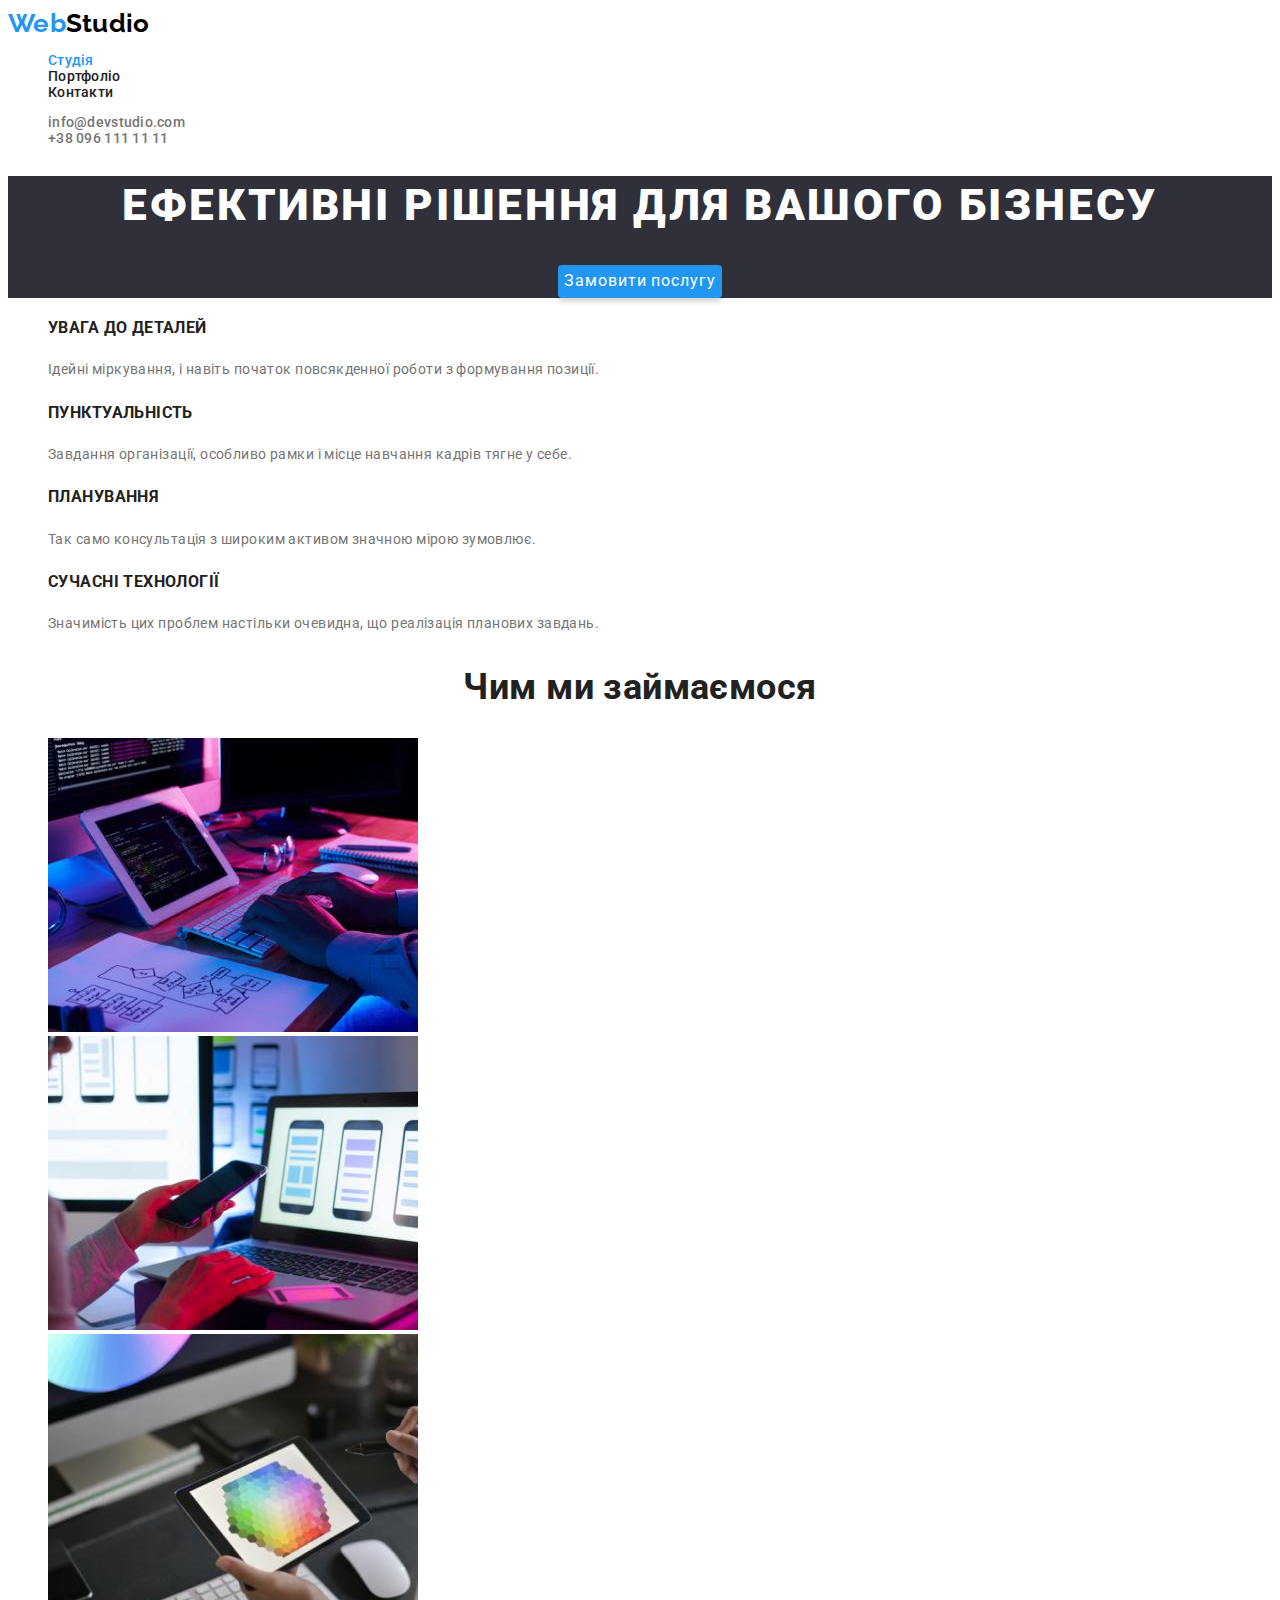
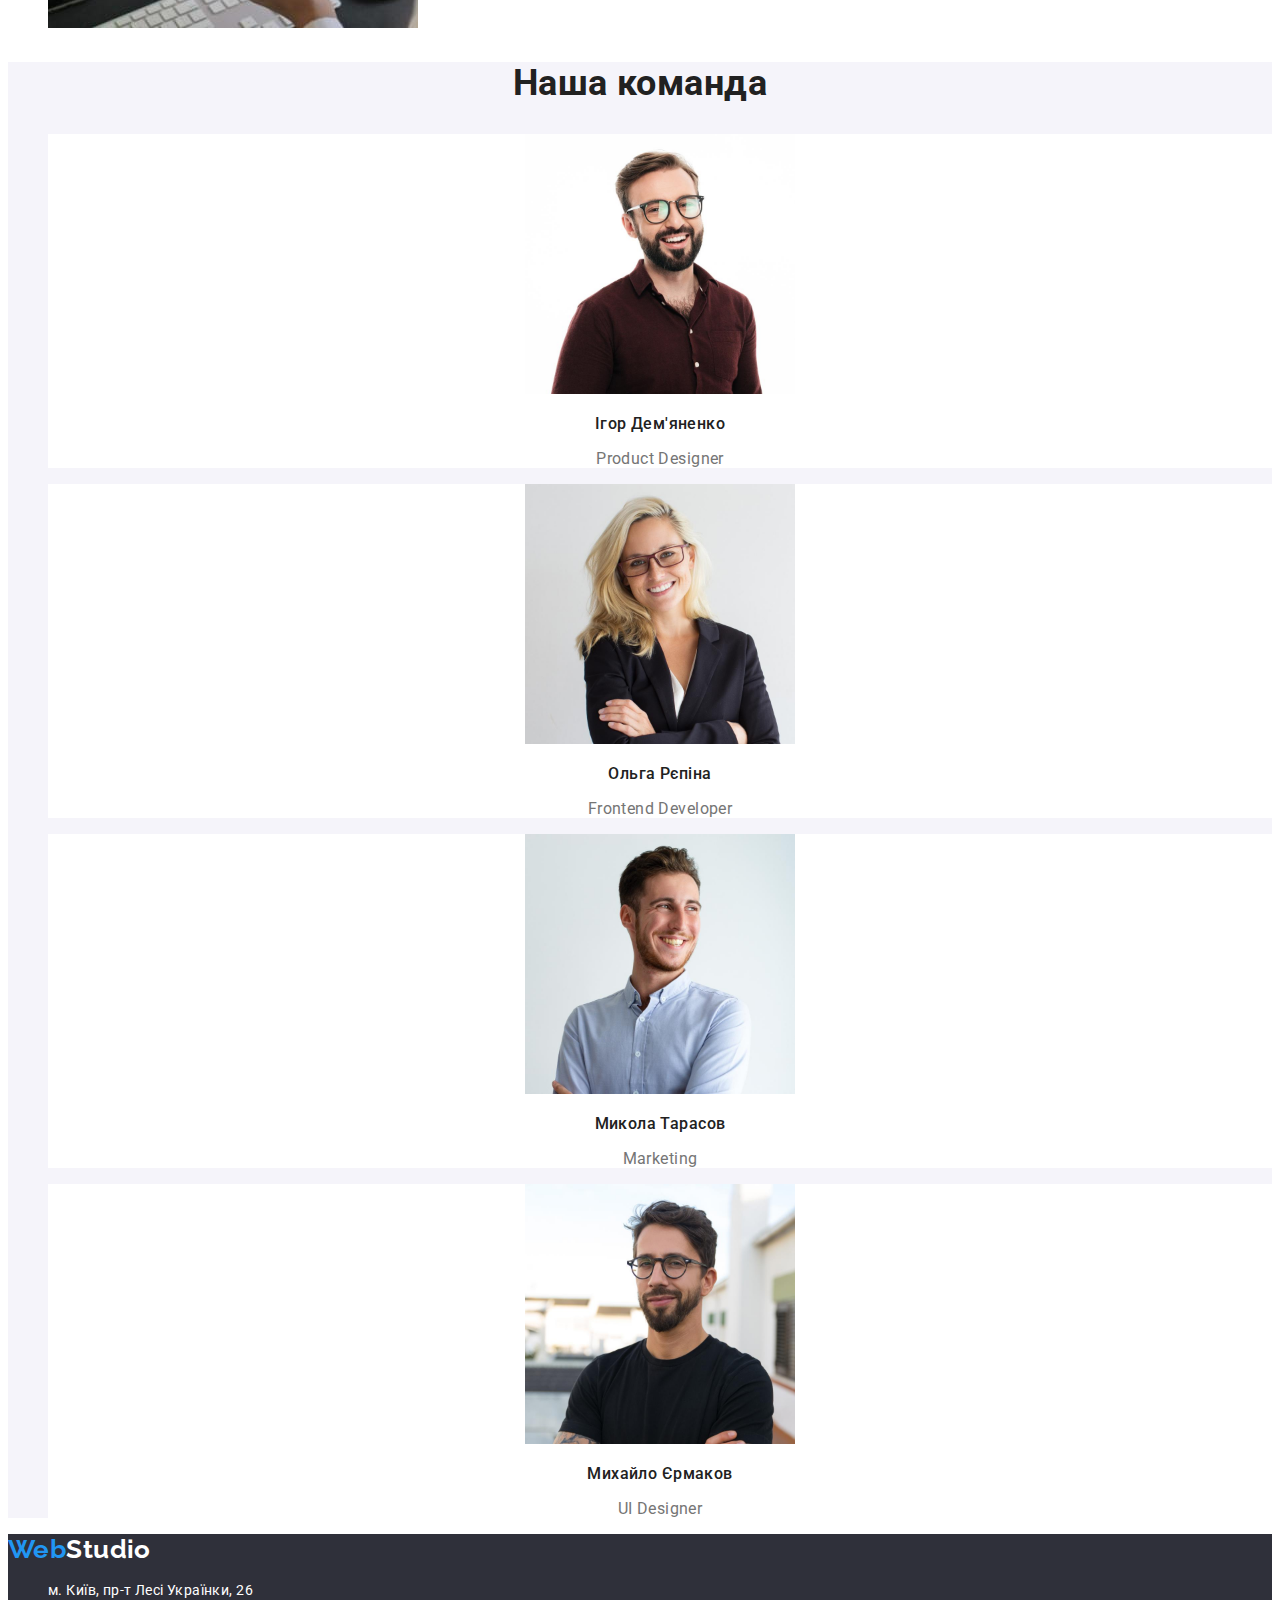
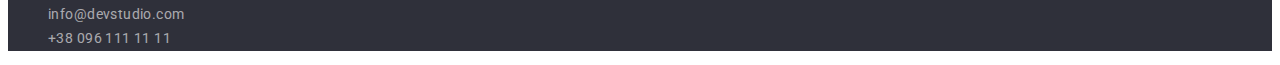
==== index.html @ 70ae62ed "1 start" ====
<!DOCTYPE html>
<html lang="uk">
  <head>
    <meta charset="UTF-8" />
    <meta http-equiv="X-UA-Compatible" content="IE=edge" />
    <meta name="viewport" content="width=device-width, initial-scale=1.0" />
    <title>Студія</title>
    <link rel="preconnect" href="https://fonts.googleapis.com" />
    <link rel="preconnect" href="https://fonts.gstatic.com" crossorigin />
    <link
      href="https://fonts.googleapis.com/css2?family=Montserrat:wght@400;700&family=Raleway:wght@700&family=Roboto:wght@400;500;700;900&display=swap"
      rel="stylesheet"
    />
    <link rel="stylesheet" href="./css/styles.css" />
  </head>
  <body>
    <header class="page-header">
      <nav>
        <a class="logo" href="devstudio.com"
          >Web<span class="logo-header">Studio</span></a
        >
        <ul class="site-nav list">
          <li><a href="./index.html" class="link current">Студія</a></li>
          <li><a href="./portfolio.html" class="link">Портфоліо</a></li>
          <li><a href="" class="link">Контакти</a></li>
        </ul>
      </nav>
      <ul class="contact">
        <li>
          <a href="info@devstudio.com" class="link">info@devstudio.com</a>
        </li>
        <li><a href="+380961111111" class="link">+38 096 111 11 11</a></li>
      </ul>
    </header>
    <main>
      <section class="hero">
        <h1 class="hero-text">Ефективні рішення для вашого бізнесу</h1>
        <button type="button" class="hero-button">Замовити послугу</button>
      </section>
      <section class="section">
        <ul class="feature-list">
          <li>
            <h3 class="title">УВАГА ДО ДЕТАЛЕЙ</h3>
            <p>
              Ідейні міркування, і навіть початок повсякденної роботи з
              формування позиції.
            </p>
          </li>
          <li>
            <h3 class="title">ПУНКТУАЛЬНІСТЬ</h3>
            <p>
              Завдання організації, особливо рамки і місце навчання кадрів тягне
              у себе.
            </p>
          </li>
          <li>
            <h3 class="title">ПЛАНУВАННЯ</h3>
            <p>
              Так само консультація з широким активом значною мірою зумовлює.
            </p>
          </li>
          <li>
            <h3 class="title">СУЧАСНІ ТЕХНОЛОГІЇ</h3>
            <p>
              Значимість цих проблем настільки очевидна, що реалізація планових
              завдань.
            </p>
          </li>
        </ul>
        <h2 class="section-title">Чим ми займаємося</h2>
        <ul>
          <li>
            <img
              src="./images/work-space1.jpg"
              alt="work-space"
              width="370"
              height="294"
            />
          </li>
          <li>
            <img
              src="./images/work-space2.jpg"
              alt="work-space"
              width="370"
              height="294"
            />
          </li>
          <li>
            <img
              src="./images/work-space3.jpg"
              alt="work-space"
              width="370"
              height="294"
            />
          </li>
        </ul>
      </section>
      <section class="section-team">
        <h2 class="section-title">Наша команда</h2>
        <ul class="team-list">
          <li class="item">
            <img
              src="./images/team1.jpg"
              alt="our-team"
              width="270"
              height="260"
            />
            <h3 class="title">Ігор Дем'яненко</h3>
            <p>Product Designer</p>
          </li>
          <li class="item">
            <img
              src="./images/team2.jpg"
              alt="our-team"
              width="270"
              height="260"
            />
            <h3 class="title">Ольга Рєпіна</h3>
            <p>Frontend Developer</p>
          </li>
          <li class="item">
            <img
              src="./images/team3.jpg"
              alt="our-team"
              width="270"
              height="260"
            />
            <h3 class="title">Микола Тарасов</h3>
            <p>Marketing</p>
          </li>
          <li class="item">
            <img
              src="./images/team4.jpg"
              alt="our-team"
              width="270"
              height="260"
            />
            <h3 class="title">Михайло Єрмаков</h3>
            <p>UI Designer</p>
          </li>
        </ul>
      </section>
    </main>
    <footer class="footer">
      <a class="logo" href="devstudio.com"
        >Web<span class="logo-footer">Studio</span></a
      >
      <address>
        <ul class="address-list">
          <li>
            <a
              href="https://goo.gl/maps/rNQfEwWJEV11JPKn7"
              class="address-map"
              target="_blank"
              rel="noopener noreferrer nofollow"
            >
              м. Київ, пр-т Лесі Українки, 26</a
            >
          </li>
          <li>
            <a href="info@devstudio.com" class="link">info@devstudio.com</a>
          </li>
          <li><a href="+380961111111" class="link">+38 096 111 11 11</a></li>
        </ul>
      </address>
    </footer>
  </body>
</html>
---- css/styles.css ----
:root {
  --primary-text-color: #757575;
  --title-text-color: #212121;
  --accent-text-color: #ffffff;
  --additional-text-color: #2196f3;
  --logo-text-color: #000000;
  --hero-fon-color: #2f303a;
  --additional-fon-color: #f5f4fa;
  --footer-text-color: rgba(255, 255, 255, 0.6);
  --hero-button-active: #188CE8;
}

body {
  font-family: "Roboto", sans-serif;
  font-size: 14px;
  line-height: 1.14;
  letter-spacing: 0.03em;
  background: var(--accent-text-color);
  color: var(--primary-text-color);
}

ul {
  list-style: none;
}

a {
  text-decoration: none;
}

/* header */
.page-header {
  letter-spacing: 0.02em;
  text-transform: none;
}

/* logo */
.logo {
  font-family: "Raleway";
  font-size: 26px;
  line-height: 1.19;
  color: var(--additional-text-color);
}
.logo-header {
  color: var(--logo-text-color);
}

/* site-nav */
.page-header {
  font-weight: 500;
  letter-spacing: 0.02em;
}

.site-nav .link {
  color: var(--title-text-color);
}

.site-nav .link:hover,
.site-nav .link:focus {
  color: var(--additional-text-color);
}

.site-nav .current {
  color: var(--additional-text-color);
}

/* contacts */
.contact .link {
  color: var(--primary-text-color);
}

.contact .link:hover,
.contact .link:focus {
  color: var(--additional-text-color);
}

/* main */
.hero {
  background-color: var(--hero-fon-color);
  text-align: center;
  text-transform: uppercase;
}

.hero-text {
  color: var(--accent-text-color);
  font-weight: 900;
  font-size: 44px;
  line-height: 1.36;
  letter-spacing: 0.06em;
}

.hero-button {
  font-family: inherit;
  font-size: 16px;
  line-height: 1.88;
  letter-spacing: 0.06em;
  color: var(--accent-text-color);
  background: var(--additional-text-color);
  box-shadow: 0px 4px 4px rgba(0, 0, 0, 0.15);
  border-radius: 4px;
  border: none;
  cursor: pointer;
}

.hero-button:hover,
.hero-button:focus {
    background-color: var(--hero-button-active);

}


/* features */
.feature-list {
  line-height: 1.71;
  text-transform: none;
}

h2,
h3 {
  color: var(--title-text-color);
}

.feature-list .title {
  font-weight: 700;
  text-transform: uppercase;
}

.section-title {
  font-weight: 700;
  font-size: 36px;
  line-height: 1.17;
  text-align: center;
}

/* team */
.section-team {
  background: var(--additional-fon-color);
  text-transform: none;
  font-size: 16px;
  line-height: 1.19;
}

.team-list .title {
  font-weight: 500;
  font-size: 16px;
}

.team-list .item {
  background: var(--accent-text-color);
  text-align: center;
}

/* footer */
.footer {
  background-color: var(--hero-fon-color);
  text-transform: none;
}

.logo-footer {
  color: var(--accent-text-color);
}
.logo,
.logo-footer {
  font-weight: 700;
  font-size: 26px;
  line-height: 1.19;
}

.address-list {
  font-style: normal;
  line-height: 1.71;
}

.footer .address-map {
  color: var(--accent-text-color);
}

.footer .address-map:hover,
.footer .address-map:focus {
    color: var(--additional-text-color);
}

.footer .link {
  color: var(--footer-text-color);
}

.footer .link:hover,
.footer .link:focus {
  color: var(--additional-text-color);
}

/* portfolio */
.visually-hidden {
  position: absolute;
  white-space: nowrap;
  width: 1px;
  height: 1px;
  overflow: hidden;
  border: 0;
  padding: 0;
  clip: rect(0 0 0 0);
  clip-path: inset(50%);
  margin: -1px;
}

.button-list .link {
  font-family: inherit;
  font-size: 16px;
  font-weight: 500;
  line-height: 1.63;
  letter-spacing: 0.06em;
  color: var(--title-text-color);
  border-radius: 4px;
  border: none;
  cursor: pointer;
}

.button-list .link:hover,
.button-list .link:focus {
  background: var(--additional-text-color);
  color: var(--accent-text-color);
  box-shadow: 0px 3px 1px rgba(0, 0, 0, 0.1), 0px 1px 2px rgba(0, 0, 0, 0.08),
    0px 2px 2px rgba(0, 0, 0, 0.12);
}

.portfolio .title {
  font-weight: 700;
  font-size: 18px;
  line-height: 2;
  letter-spacing: 0.06em;
}

.portfolio .text {
  font-size: 16px;
  line-height: 1.88;
}
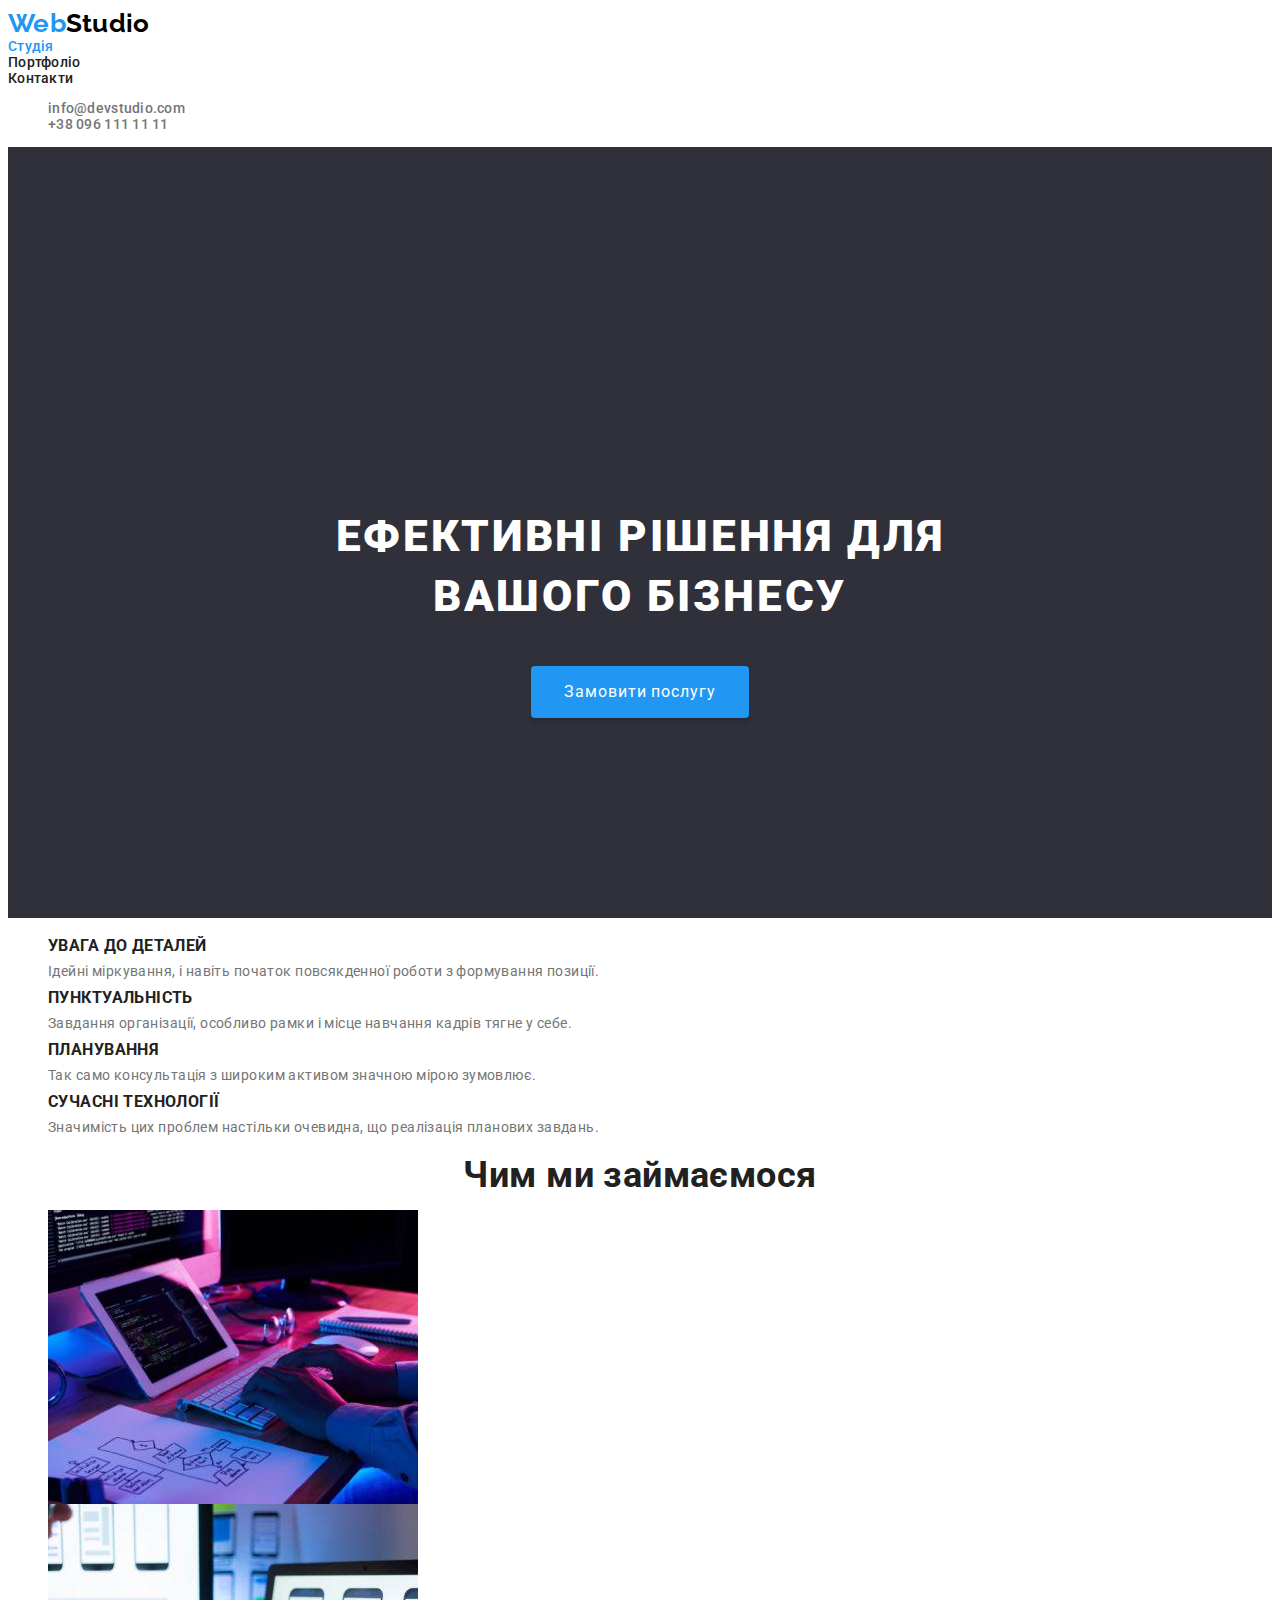
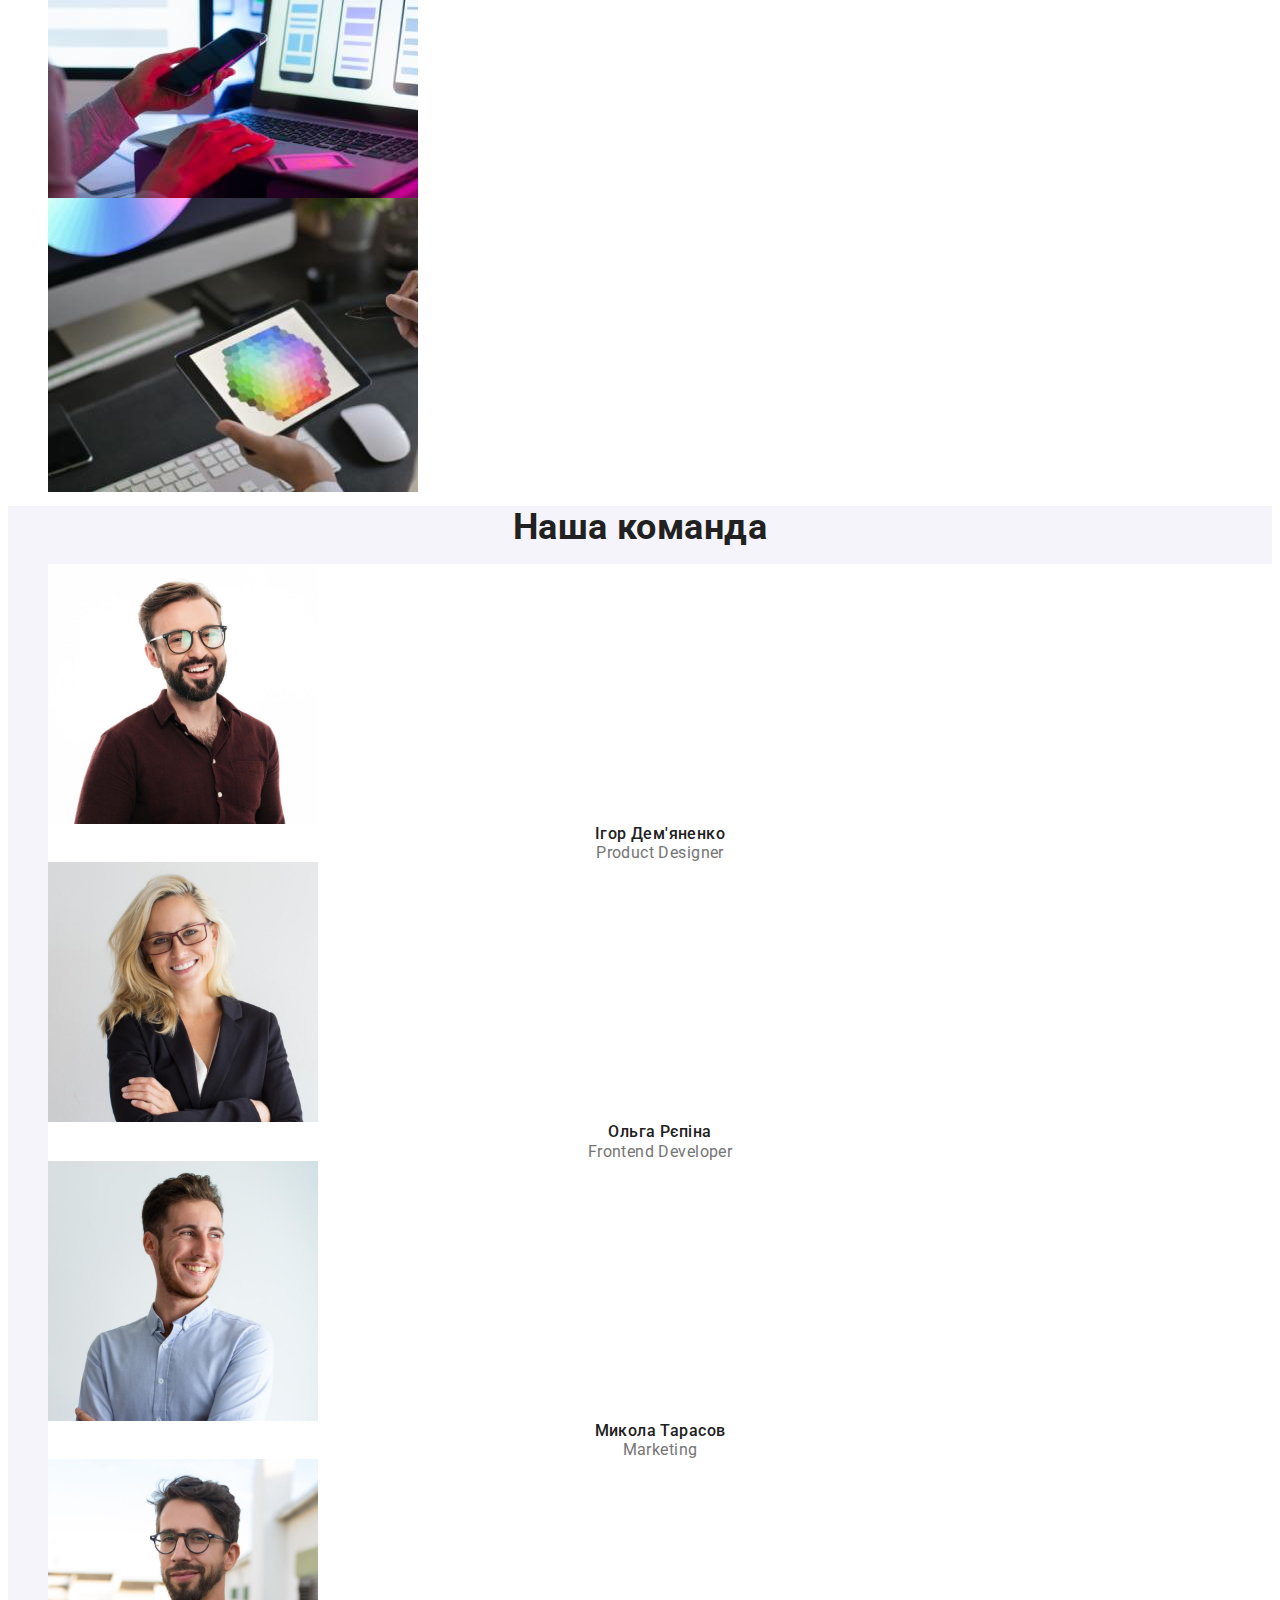
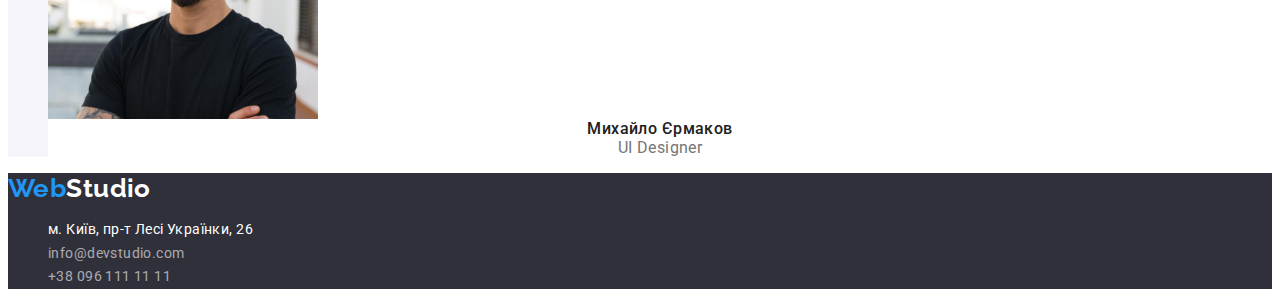
==== commit daff907a: "2 reset & section hero" ====
--- a/index.html
+++ b/index.html
@@ -11,11 +11,14 @@
       href="https://fonts.googleapis.com/css2?family=Montserrat:wght@400;700&family=Raleway:wght@700&family=Roboto:wght@400;500;700;900&display=swap"
       rel="stylesheet"
     />
+    <!-- modern normalize -->
+    <link rel="stylesheet" href="https://cdnjs.cloudflare.com/ajax/libs/modern-normalize/1.1.0/modern-normalize.min.css" integrity="sha512-wpPYUAdjBVSE4KJnH1VR1HeZfpl1ub8YT/NKx4PuQ5NmX2tKuGu6U/JRp5y+Y8XG2tV+wKQpNHVUX03MfMFn9Q==" crossorigin="anonymous" referrerpolicy="no-referrer" />
     <link rel="stylesheet" href="./css/styles.css" />
   </head>
   <body>
     <header class="page-header">
-      <nav>
+      <div class="container">
+        <nav>
         <a class="logo" href="devstudio.com"
           >Web<span class="logo-header">Studio</span></a
         >
@@ -31,118 +34,125 @@
         </li>
         <li><a href="+380961111111" class="link">+38 096 111 11 11</a></li>
       </ul>
+    </div>
     </header>
     <main>
       <section class="hero">
-        <h1 class="hero-text">Ефективні рішення для вашого бізнесу</h1>
+        <div class="container">
+          <h1 class="hero-text">Ефективні рішення для</br>вашого бізнесу</h1>
         <button type="button" class="hero-button">Замовити послугу</button>
       </section>
       <section class="section">
-        <ul class="feature-list">
-          <li>
-            <h3 class="title">УВАГА ДО ДЕТАЛЕЙ</h3>
-            <p>
-              Ідейні міркування, і навіть початок повсякденної роботи з
-              формування позиції.
-            </p>
-          </li>
-          <li>
-            <h3 class="title">ПУНКТУАЛЬНІСТЬ</h3>
-            <p>
-              Завдання організації, особливо рамки і місце навчання кадрів тягне
-              у себе.
-            </p>
-          </li>
-          <li>
-            <h3 class="title">ПЛАНУВАННЯ</h3>
-            <p>
-              Так само консультація з широким активом значною мірою зумовлює.
-            </p>
-          </li>
-          <li>
-            <h3 class="title">СУЧАСНІ ТЕХНОЛОГІЇ</h3>
-            <p>
-              Значимість цих проблем настільки очевидна, що реалізація планових
-              завдань.
-            </p>
-          </li>
-        </ul>
-        <h2 class="section-title">Чим ми займаємося</h2>
-        <ul>
-          <li>
-            <img
-              src="./images/work-space1.jpg"
-              alt="work-space"
-              width="370"
-              height="294"
-            />
-          </li>
-          <li>
-            <img
-              src="./images/work-space2.jpg"
-              alt="work-space"
-              width="370"
-              height="294"
-            />
-          </li>
-          <li>
-            <img
-              src="./images/work-space3.jpg"
-              alt="work-space"
-              width="370"
-              height="294"
-            />
-          </li>
-        </ul>
+        <div class="container">
+          <ul class="feature-list">
+            <li>
+              <h3 class="title">УВАГА ДО ДЕТАЛЕЙ</h3>
+              <p>
+                Ідейні міркування, і навіть початок повсякденної роботи з
+                формування позиції.
+              </p>
+            </li>
+            <li>
+              <h3 class="title">ПУНКТУАЛЬНІСТЬ</h3>
+              <p>
+                Завдання організації, особливо рамки і місце навчання кадрів тягне
+                у себе.
+              </p>
+            </li>
+            <li>
+              <h3 class="title">ПЛАНУВАННЯ</h3>
+              <p>
+                Так само консультація з широким активом значною мірою зумовлює.
+              </p>
+            </li>
+            <li>
+              <h3 class="title">СУЧАСНІ ТЕХНОЛОГІЇ</h3>
+              <p>
+                Значимість цих проблем настільки очевидна, що реалізація планових
+                завдань.
+              </p>
+            </li>
+          </ul>
+          <h2 class="section-title">Чим ми займаємося</h2>
+          <ul>
+            <li>
+              <img
+                src="./images/work-space1.jpg"
+                alt="work-space"
+                width="370"
+                height="294"
+              />
+            </li>
+            <li>
+              <img
+                src="./images/work-space2.jpg"
+                alt="work-space"
+                width="370"
+                height="294"
+              />
+            </li>
+            <li>
+              <img
+                src="./images/work-space3.jpg"
+                alt="work-space"
+                width="370"
+                height="294"
+              />
+            </li>
+          </ul>
+        </div> 
       </section>
       <section class="section-team">
-        <h2 class="section-title">Наша команда</h2>
-        <ul class="team-list">
-          <li class="item">
-            <img
-              src="./images/team1.jpg"
-              alt="our-team"
-              width="270"
-              height="260"
-            />
-            <h3 class="title">Ігор Дем'яненко</h3>
-            <p>Product Designer</p>
-          </li>
-          <li class="item">
-            <img
-              src="./images/team2.jpg"
-              alt="our-team"
-              width="270"
-              height="260"
-            />
-            <h3 class="title">Ольга Рєпіна</h3>
-            <p>Frontend Developer</p>
-          </li>
-          <li class="item">
-            <img
-              src="./images/team3.jpg"
-              alt="our-team"
-              width="270"
-              height="260"
-            />
-            <h3 class="title">Микола Тарасов</h3>
-            <p>Marketing</p>
-          </li>
-          <li class="item">
-            <img
-              src="./images/team4.jpg"
-              alt="our-team"
-              width="270"
-              height="260"
-            />
-            <h3 class="title">Михайло Єрмаков</h3>
-            <p>UI Designer</p>
-          </li>
-        </ul>
+        <div class="container">
+          <h2 class="section-title">Наша команда</h2>
+          <ul class="team-list">
+            <li class="item">
+              <img
+                src="./images/team1.jpg"
+                alt="our-team"
+                width="270"
+                height="260"
+              />
+              <h3 class="title">Ігор Дем'яненко</h3>
+              <p>Product Designer</p>
+            </li>
+            <li class="item">
+              <img
+                src="./images/team2.jpg"
+                alt="our-team"
+                width="270"
+                height="260"
+              />
+              <h3 class="title">Ольга Рєпіна</h3>
+              <p>Frontend Developer</p>
+            </li>
+            <li class="item">
+              <img
+                src="./images/team3.jpg"
+                alt="our-team"
+                width="270"
+                height="260"
+              />
+              <h3 class="title">Микола Тарасов</h3>
+              <p>Marketing</p>
+            </li>
+            <li class="item">
+              <img
+                src="./images/team4.jpg"
+                alt="our-team"
+                width="270"
+                height="260"
+              />
+              <h3 class="title">Михайло Єрмаков</h3>
+              <p>UI Designer</p>
+            </li>
+          </ul>
+        </div>
       </section>
     </main>
     <footer class="footer">
-      <a class="logo" href="devstudio.com"
+      <div class="container">
+        <a class="logo" href="devstudio.com"
         >Web<span class="logo-footer">Studio</span></a
       >
       <address>
@@ -163,6 +173,7 @@
           <li><a href="+380961111111" class="link">+38 096 111 11 11</a></li>
         </ul>
       </address>
+      </div>
     </footer>
   </body>
 </html>
--- a/css/styles.css
+++ b/css/styles.css
@@ -19,6 +19,26 @@
   color: var(--primary-text-color);
 }
 
+/* reset */
+h1, h2, h3, h4, h5, h6, p {
+  margin: 0;
+}
+
+.link {
+  text-decoration: none;
+  color: currentColor;
+}
+
+.list {
+  list-style: none;
+  padding: 0;
+  margin: 0;
+}
+
+img {
+  display: block;
+}
+
 ul {
   list-style: none;
 }
@@ -81,6 +101,8 @@
 }
 
 .hero-text {
+  padding-top: 360px;
+  margin-bottom: 40px;
   color: var(--accent-text-color);
   font-weight: 900;
   font-size: 44px;
@@ -89,6 +111,7 @@
 }
 
 .hero-button {
+  margin-bottom: 200px;
   font-family: inherit;
   font-size: 16px;
   line-height: 1.88;
@@ -97,7 +120,10 @@
   background: var(--additional-text-color);
   box-shadow: 0px 4px 4px rgba(0, 0, 0, 0.15);
   border-radius: 4px;
-  border: none;
+  padding: 10px 32px;
+  border: 1px solid transparent;
+  min-width: 152px;
+  min-height: 30px;
   cursor: pointer;
 }
 
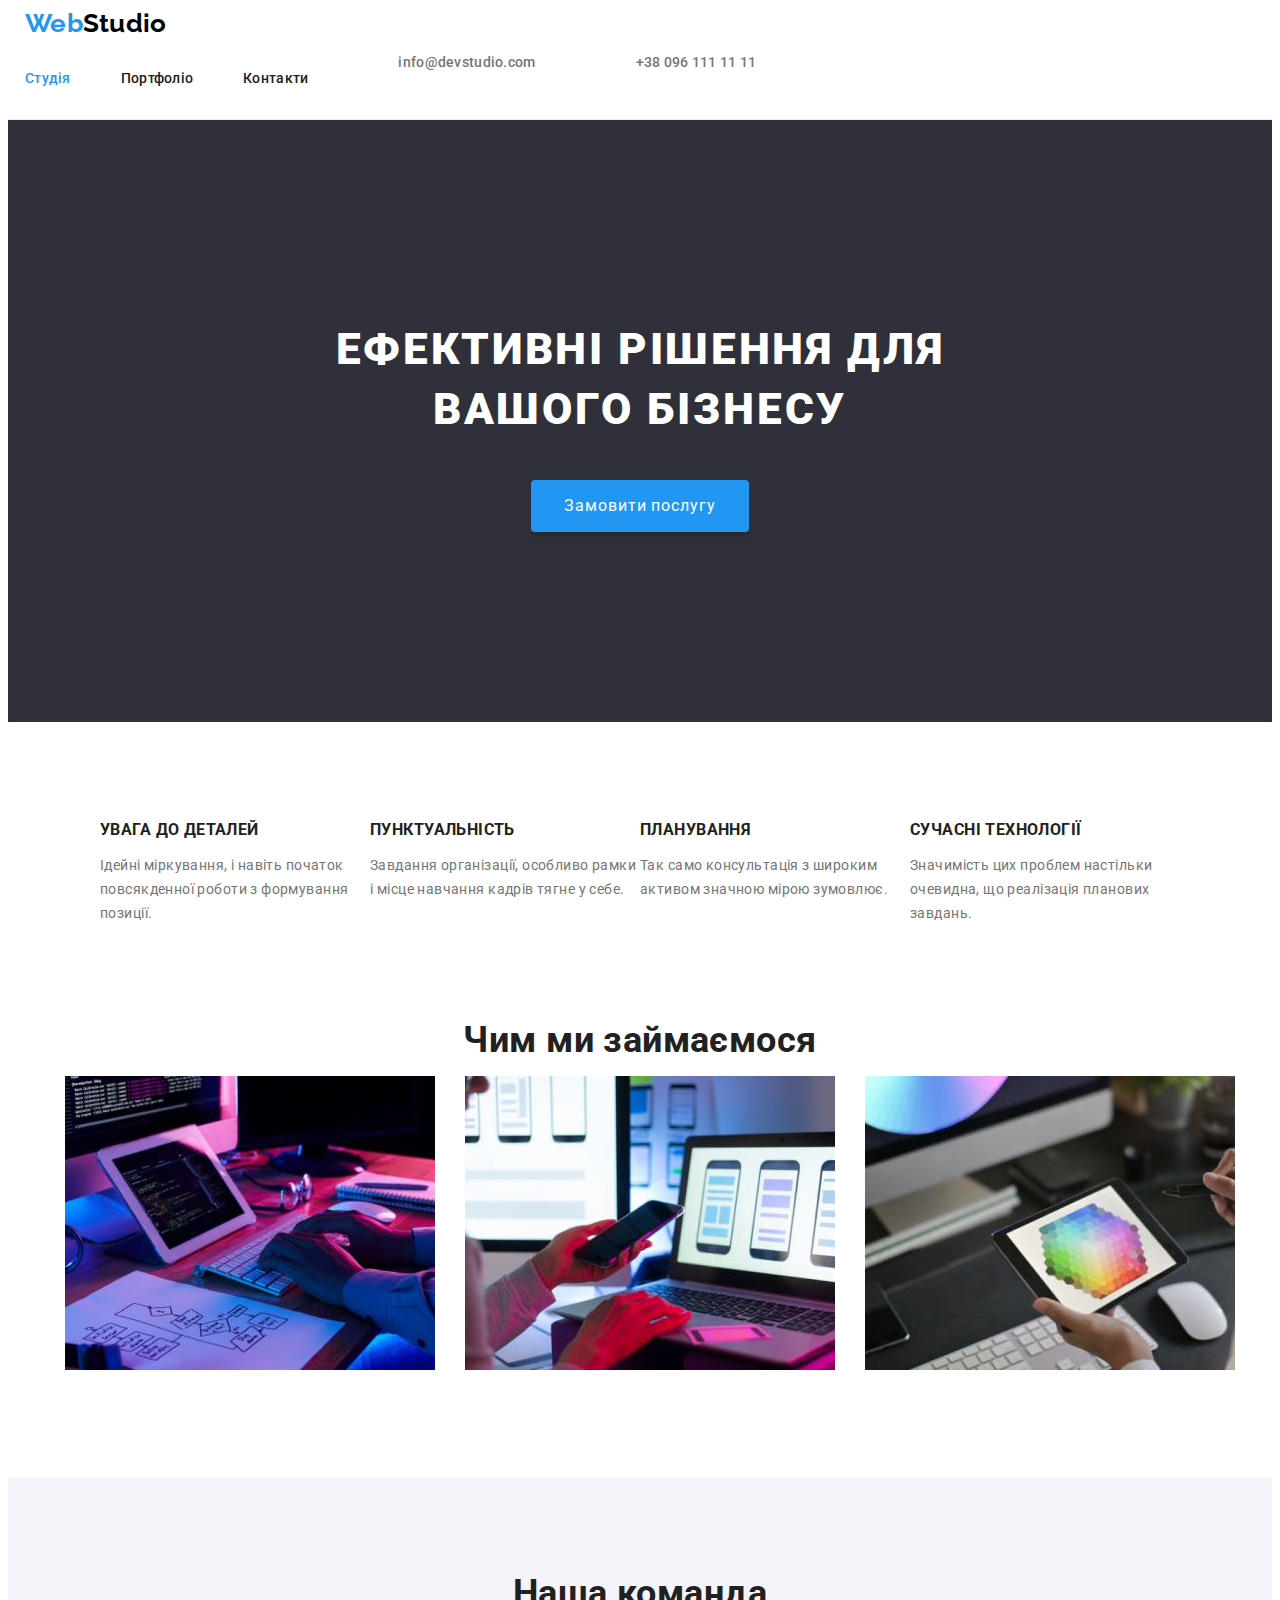
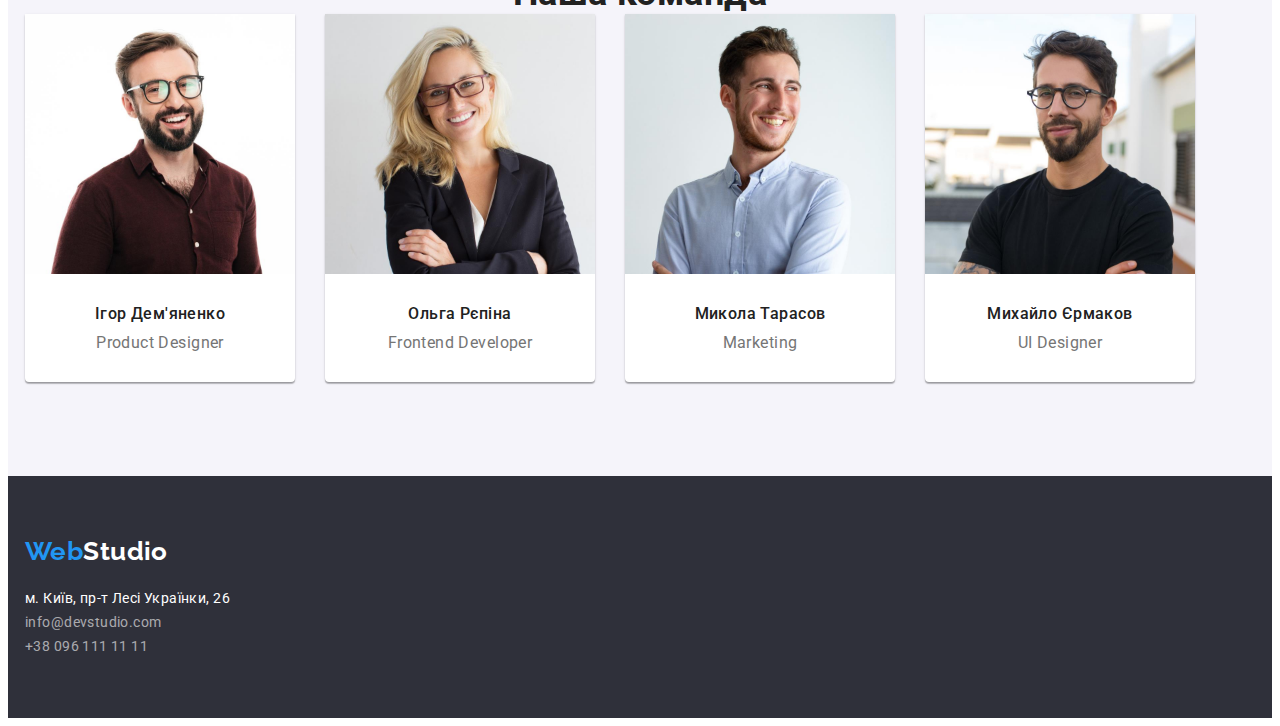
==== commit a8b7c1cf: "3 css DZ" ====
--- a/index.html
+++ b/index.html
@@ -12,69 +12,80 @@
       rel="stylesheet"
     />
     <!-- modern normalize -->
-    <link rel="stylesheet" href="https://cdnjs.cloudflare.com/ajax/libs/modern-normalize/1.1.0/modern-normalize.min.css" integrity="sha512-wpPYUAdjBVSE4KJnH1VR1HeZfpl1ub8YT/NKx4PuQ5NmX2tKuGu6U/JRp5y+Y8XG2tV+wKQpNHVUX03MfMFn9Q==" crossorigin="anonymous" referrerpolicy="no-referrer" />
+    <link
+      rel="stylesheet"
+      href="https://cdnjs.cloudflare.com/ajax/libs/modern-normalize/1.1.0/modern-normalize.min.css"
+      integrity="sha512-wpPYUAdjBVSE4KJnH1VR1HeZfpl1ub8YT/NKx4PuQ5NmX2tKuGu6U/JRp5y+Y8XG2tV+wKQpNHVUX03MfMFn9Q=="
+      crossorigin="anonymous"
+      referrerpolicy="no-referrer"
+    />
     <link rel="stylesheet" href="./css/styles.css" />
   </head>
   <body>
     <header class="page-header">
-      <div class="container">
-        <nav>
-        <a class="logo" href="devstudio.com"
-          >Web<span class="logo-header">Studio</span></a
-        >
-        <ul class="site-nav list">
-          <li><a href="./index.html" class="link current">Студія</a></li>
-          <li><a href="./portfolio.html" class="link">Портфоліо</a></li>
-          <li><a href="" class="link">Контакти</a></li>
+      <div class="container header-container">
+        <nav class="header-nav">
+          <a class="logo" href="devstudio.com"
+            >Web<span class="logo-header">Studio</span></a
+          >
+          <ul class="site-nav list">
+            <li class="header-item">
+              <a href="./index.html" class="link current">Студія</a>
+            </li>
+            <li class="header-item">
+              <a href="./portfolio.html" class="link">Портфоліо</a>
+            </li>
+            <li class="header-item"><a href="" class="link">Контакти</a></li>
+          </ul>
+        </nav>
+        <ul class="contact">
+          <li>
+            <a href="info@devstudio.com" class="link">info@devstudio.com</a>
+          </li>
+          <li><a href="+380961111111" class="link">+38 096 111 11 11</a></li>
         </ul>
-      </nav>
-      <ul class="contact">
-        <li>
-          <a href="info@devstudio.com" class="link">info@devstudio.com</a>
-        </li>
-        <li><a href="+380961111111" class="link">+38 096 111 11 11</a></li>
-      </ul>
-    </div>
+      </div>
     </header>
     <main>
-      <section class="hero">
+      <section class="section hero">
         <div class="container">
-          <h1 class="hero-text">Ефективні рішення для</br>вашого бізнесу</h1>
-        <button type="button" class="hero-button">Замовити послугу</button>
+          <h1 class="hero-text">Ефективні рішення для<br />вашого бізнесу</h1>
+          <button type="button" class="hero-button">Замовити послугу</button>
+        </div>
       </section>
       <section class="section">
-        <div class="container">
-          <ul class="feature-list">
-            <li>
+        <div class="container feature-container">
+          <ul class="feature-list list">
+            <li class="feature-item">
               <h3 class="title">УВАГА ДО ДЕТАЛЕЙ</h3>
               <p>
                 Ідейні міркування, і навіть початок повсякденної роботи з
                 формування позиції.
               </p>
             </li>
-            <li>
+            <li class="feature-item">
               <h3 class="title">ПУНКТУАЛЬНІСТЬ</h3>
               <p>
-                Завдання організації, особливо рамки і місце навчання кадрів тягне
-                у себе.
+                Завдання організації, особливо рамки і місце навчання кадрів
+                тягне у себе.
               </p>
             </li>
-            <li>
+            <li class="feature-item">
               <h3 class="title">ПЛАНУВАННЯ</h3>
               <p>
                 Так само консультація з широким активом значною мірою зумовлює.
               </p>
             </li>
-            <li>
+            <li class="feature-item">
               <h3 class="title">СУЧАСНІ ТЕХНОЛОГІЇ</h3>
               <p>
-                Значимість цих проблем настільки очевидна, що реалізація планових
-                завдань.
+                Значимість цих проблем настільки очевидна, що реалізація
+                планових завдань.
               </p>
             </li>
           </ul>
           <h2 class="section-title">Чим ми займаємося</h2>
-          <ul>
+          <ul class="feature-img">
             <li>
               <img
                 src="./images/work-space1.jpg"
@@ -100,9 +111,9 @@
               />
             </li>
           </ul>
-        </div> 
+        </div>
       </section>
-      <section class="section-team">
+      <section class="section section-team">
         <div class="container">
           <h2 class="section-title">Наша команда</h2>
           <ul class="team-list">
@@ -113,8 +124,10 @@
                 width="270"
                 height="260"
               />
-              <h3 class="title">Ігор Дем'яненко</h3>
-              <p>Product Designer</p>
+              <div class="user-info">
+                <h3 class="title">Ігор Дем'яненко</h3>
+                <p>Product Designer</p>
+              </div>
             </li>
             <li class="item">
               <img
@@ -123,8 +136,10 @@
                 width="270"
                 height="260"
               />
-              <h3 class="title">Ольга Рєпіна</h3>
-              <p>Frontend Developer</p>
+              <div class="user-info">
+                <h3 class="title">Ольга Рєпіна</h3>
+                <p>Frontend Developer</p>
+              </div>
             </li>
             <li class="item">
               <img
@@ -133,8 +148,10 @@
                 width="270"
                 height="260"
               />
-              <h3 class="title">Микола Тарасов</h3>
-              <p>Marketing</p>
+              <div class="user-info">
+                <h3 class="title">Микола Тарасов</h3>
+                <p>Marketing</p>
+              </div>
             </li>
             <li class="item">
               <img
@@ -143,36 +160,38 @@
                 width="270"
                 height="260"
               />
-              <h3 class="title">Михайло Єрмаков</h3>
-              <p>UI Designer</p>
+              <div class="user-info">
+                <h3 class="title">Михайло Єрмаков</h3>
+                <p>UI Designer</p>
+              </div>
             </li>
           </ul>
         </div>
       </section>
     </main>
     <footer class="footer">
-      <div class="container">
+      <div class="container footer-container">
         <a class="logo" href="devstudio.com"
-        >Web<span class="logo-footer">Studio</span></a
-      >
-      <address>
-        <ul class="address-list">
-          <li>
-            <a
-              href="https://goo.gl/maps/rNQfEwWJEV11JPKn7"
-              class="address-map"
-              target="_blank"
-              rel="noopener noreferrer nofollow"
-            >
-              м. Київ, пр-т Лесі Українки, 26</a
-            >
-          </li>
-          <li>
-            <a href="info@devstudio.com" class="link">info@devstudio.com</a>
-          </li>
-          <li><a href="+380961111111" class="link">+38 096 111 11 11</a></li>
-        </ul>
-      </address>
+          >Web<span class="logo-footer">Studio</span></a
+        >
+        <address>
+          <ul class="address-list">
+            <li>
+              <a
+                href="https://goo.gl/maps/rNQfEwWJEV11JPKn7"
+                class="address-map"
+                target="_blank"
+                rel="noopener noreferrer nofollow"
+              >
+                м. Київ, пр-т Лесі Українки, 26</a
+              >
+            </li>
+            <li>
+              <a href="info@devstudio.com" class="link">info@devstudio.com</a>
+            </li>
+            <li><a href="+380961111111" class="link">+38 096 111 11 11</a></li>
+          </ul>
+        </address>
       </div>
     </footer>
   </body>
--- a/css/styles.css
+++ b/css/styles.css
@@ -8,6 +8,8 @@
   --additional-fon-color: #f5f4fa;
   --footer-text-color: rgba(255, 255, 255, 0.6);
   --hero-button-active: #188CE8;
+  --border-header-color: #ECECEC;
+  --border-portfolio-color: #EEEEEE;
 }
 
 body {
@@ -37,7 +39,10 @@
 
 img {
   display: block;
-}
+  max-width: 100%;
+  height: auto;
+}
+
 
 ul {
   list-style: none;
@@ -45,12 +50,31 @@
 
 a {
   text-decoration: none;
+}
+
+.section {
+  padding-bottom: 94px;
+}
+
+.container {
+  width: 1230px;
+  padding-left: 15px;
+  padding-right: 15px;
+  margin-left: auto;
+  margin-right: auto;
+  /* outline: 2px solid red; */
 }
 
 /* header */
 .page-header {
   letter-spacing: 0.02em;
   text-transform: none;
+  border-bottom: 1px solid var(--border-header-color);
+}
+
+.header-container {
+  display: flex;
+  align-items: center;
 }
 
 /* logo */
@@ -64,14 +88,27 @@
   color: var(--logo-text-color);
 }
 
+.page-header .logo {
+  margin-right: 93px;
+}
+
 /* site-nav */
 .page-header {
   font-weight: 500;
   letter-spacing: 0.02em;
 }
 
+.site-nav {
+  display: flex;
+}
+
 .site-nav .link {
   color: var(--title-text-color);
+  margin-right: 50px;
+}
+
+..site-nav .link:last-child {
+  margin-right: 0;
 }
 
 .site-nav .link:hover,
@@ -82,27 +119,48 @@
 .site-nav .current {
   color: var(--additional-text-color);
 }
+.site-nav .link {
+  display: block;
+}
+
+
+
+.header-nav .link,
+.contact .link{
+  padding-top: 32px;
+  padding-bottom: 32px;
+}
 
 /* contacts */
+.contact {
+  display: flex;
+  align-items: center;
+  gap: 50px;
+}
+
+
 .contact .link {
   color: var(--primary-text-color);
+  margin-right: 50px;
 }
 
 .contact .link:hover,
 .contact .link:focus {
   color: var(--additional-text-color);
 }
+
 
 /* main */
 .hero {
   background-color: var(--hero-fon-color);
   text-align: center;
   text-transform: uppercase;
+  padding-bottom: 94xp solid var(--accent-text-color);
 }
 
 .hero-text {
-  padding-top: 360px;
-  margin-bottom: 40px;
+  padding-top: 200px;
+  padding-bottom: 40px;;
   color: var(--accent-text-color);
   font-weight: 900;
   font-size: 44px;
@@ -111,7 +169,7 @@
 }
 
 .hero-button {
-  margin-bottom: 200px;
+  margin-bottom: 190px;
   font-family: inherit;
   font-size: 16px;
   line-height: 1.88;
@@ -130,11 +188,17 @@
 .hero-button:hover,
 .hero-button:focus {
     background-color: var(--hero-button-active);
-
-}
-
+}
 
 /* features */
+.feature-list  {
+  display: flex;
+  align-items: flex-start;
+  justify-content: center;
+  padding-top: 94px;
+  padding-bottom: 94px;
+}
+
 .feature-list {
   line-height: 1.71;
   text-transform: none;
@@ -148,6 +212,11 @@
 .feature-list .title {
   font-weight: 700;
   text-transform: uppercase;
+  padding-bottom: 10px;
+}
+
+.feature-list .feature-item {
+  width: 270px;
 }
 
 .section-title {
@@ -156,6 +225,12 @@
   line-height: 1.17;
   text-align: center;
 }
+
+.feature-img {
+  display: flex;
+  gap: 30px;
+}
+
 
 /* team */
 .section-team {
@@ -165,14 +240,34 @@
   line-height: 1.19;
 }
 
+.section-team .section-title {
+  padding-top: 94px;
+} 
+
+.team-list  {
+  margin: 0;
+  padding-left: 0;
+  display: flex;
+  flex-wrap: wrap;
+  gap: 30px;
+}
+
 .team-list .title {
   font-weight: 500;
   font-size: 16px;
+  margin-bottom: 10px;
 }
 
 .team-list .item {
   background: var(--accent-text-color);
   text-align: center;
+  box-shadow: 0px 1px 3px rgba(0, 0, 0, 0.12), 0px 1px 1px rgba(0, 0, 0, 0.14), 0px 2px 1px rgba(0, 0, 0, 0.2);
+  border-radius: 0px 0px 4px 4px;
+}
+
+.team-list .user-info {
+padding-top: 30px;
+padding-bottom: 30px;
 }
 
 /* footer */
@@ -191,7 +286,17 @@
   line-height: 1.19;
 }
 
+.footer-container {
+  padding-top: 60px;
+  padding-bottom: 60px;
+}
+
+
 .address-list {
+  padding-left: 0;
+  margin-top: 0;
+  margin-bottom: 0px;
+  margin-top: 20px;
   font-style: normal;
   line-height: 1.71;
 }
@@ -228,6 +333,18 @@
   margin: -1px;
 }
 
+.button-list {
+  display: flex;
+  align-items: center;
+  gap: 8px;
+  padding-left: 0;
+  justify-content: center;
+}
+
+.button-list .button {
+  display: block;
+}
+
 .button-list .link {
   font-family: inherit;
   font-size: 16px;
@@ -248,6 +365,9 @@
     0px 2px 2px rgba(0, 0, 0, 0.12);
 }
 
+
+
+/* examples */
 .portfolio .title {
   font-weight: 700;
   font-size: 18px;
@@ -259,3 +379,28 @@
   font-size: 16px;
   line-height: 1.88;
 }
+
+.portfolio {
+  display: flex;
+  flex-wrap: wrap;
+  gap: 30px;
+  padding-left: 0;
+  margin: 0;
+}
+
+.portfolio-item {
+  flex-basis: calc((100% - 60px) / 3)
+}
+
+.portfolio-item:nth-child(3n) {
+  margin-right: 0;
+}
+
+.portfolio .portfolio-item {
+  border: 1px solid var(--border-portfolio-color);
+}
+
+.portfolio-item .portfolio-info {
+  width: 322px;
+  padding: 20px 24px;
+}
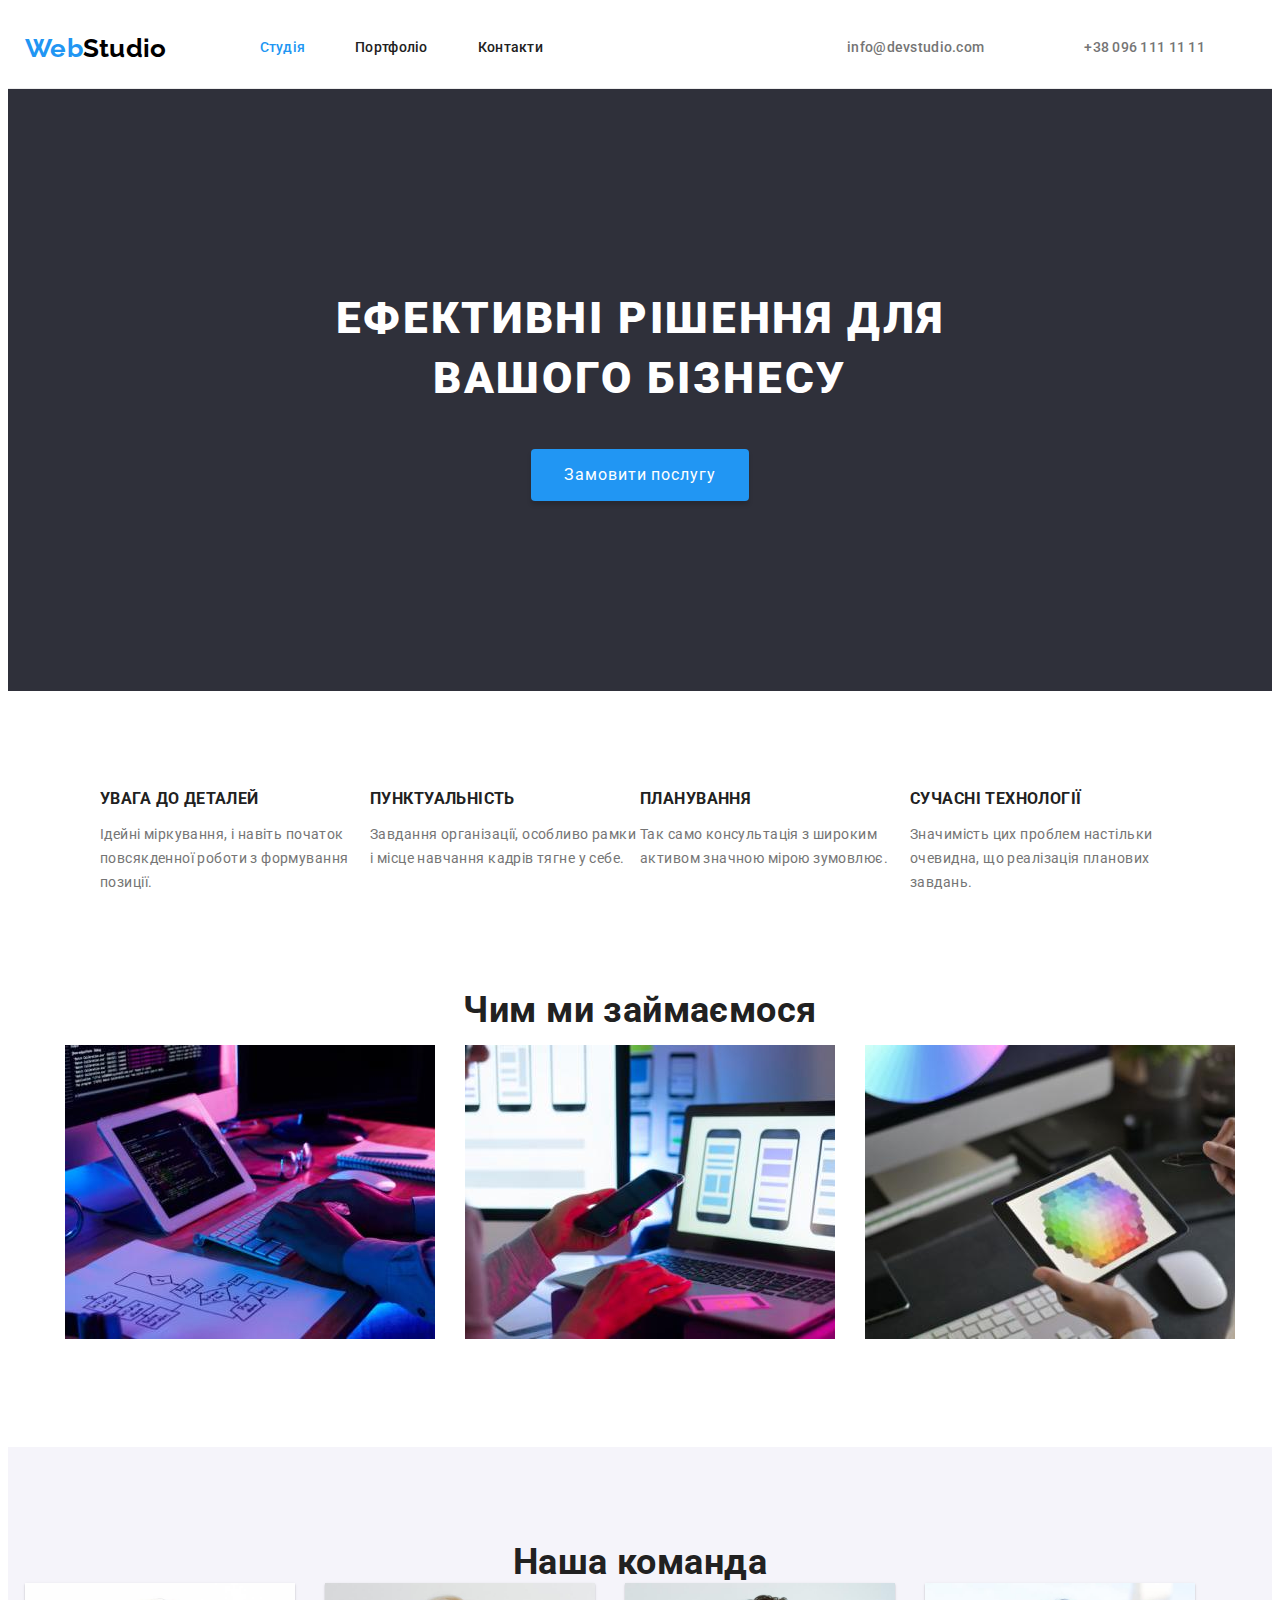
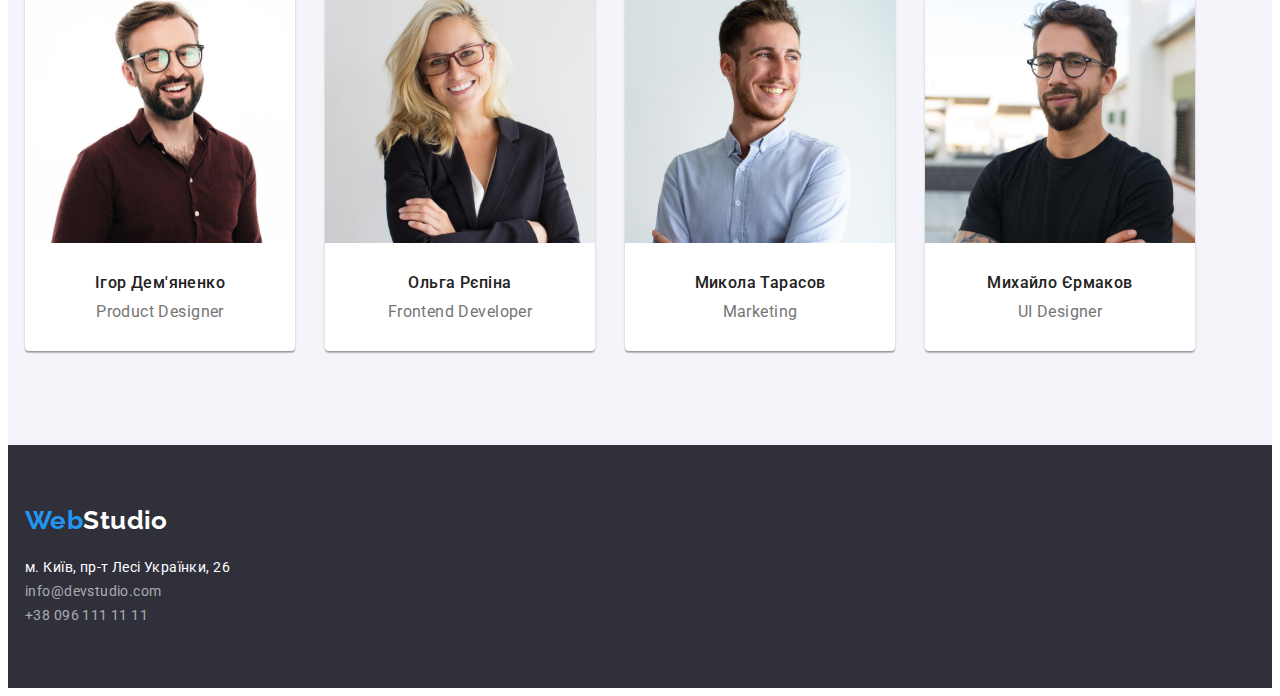
==== commit 325fa81f: "4 header" ====
--- a/index.html
+++ b/index.html
@@ -25,7 +25,7 @@
     <header class="page-header">
       <div class="container header-container">
         <nav class="header-nav">
-          <a class="logo" href="devstudio.com"
+          <a class="logo header-logo" href="devstudio.com"
             >Web<span class="logo-header">Studio</span></a
           >
           <ul class="site-nav list">
--- a/css/styles.css
+++ b/css/styles.css
@@ -92,6 +92,11 @@
   margin-right: 93px;
 }
 
+.header-nav {
+  display: flex;
+  align-items: center;
+}
+
 /* site-nav */
 .page-header {
   font-weight: 500;
@@ -107,8 +112,8 @@
   margin-right: 50px;
 }
 
-..site-nav .link:last-child {
-  margin-right: 0;
+.site-nav .link:last-child {
+  /* margin-right: 0; */
 }
 
 .site-nav .link:hover,
@@ -136,6 +141,7 @@
   display: flex;
   align-items: center;
   gap: 50px;
+  margin-left: auto;
 }
 
 
@@ -383,16 +389,15 @@
 .portfolio {
   display: flex;
   flex-wrap: wrap;
-  gap: 30px;
   padding-left: 0;
   margin: 0;
 }
 
-.portfolio-item {
-  flex-basis: calc((100% - 60px) / 3)
-}
-
-.portfolio-item:nth-child(3n) {
+.portfolio .portfolio-item {
+  width: calc((100% - 60px) / 3)
+}
+
+.portfolio .portfolio-item:nth-child(3n) {
   margin-right: 0;
 }
 
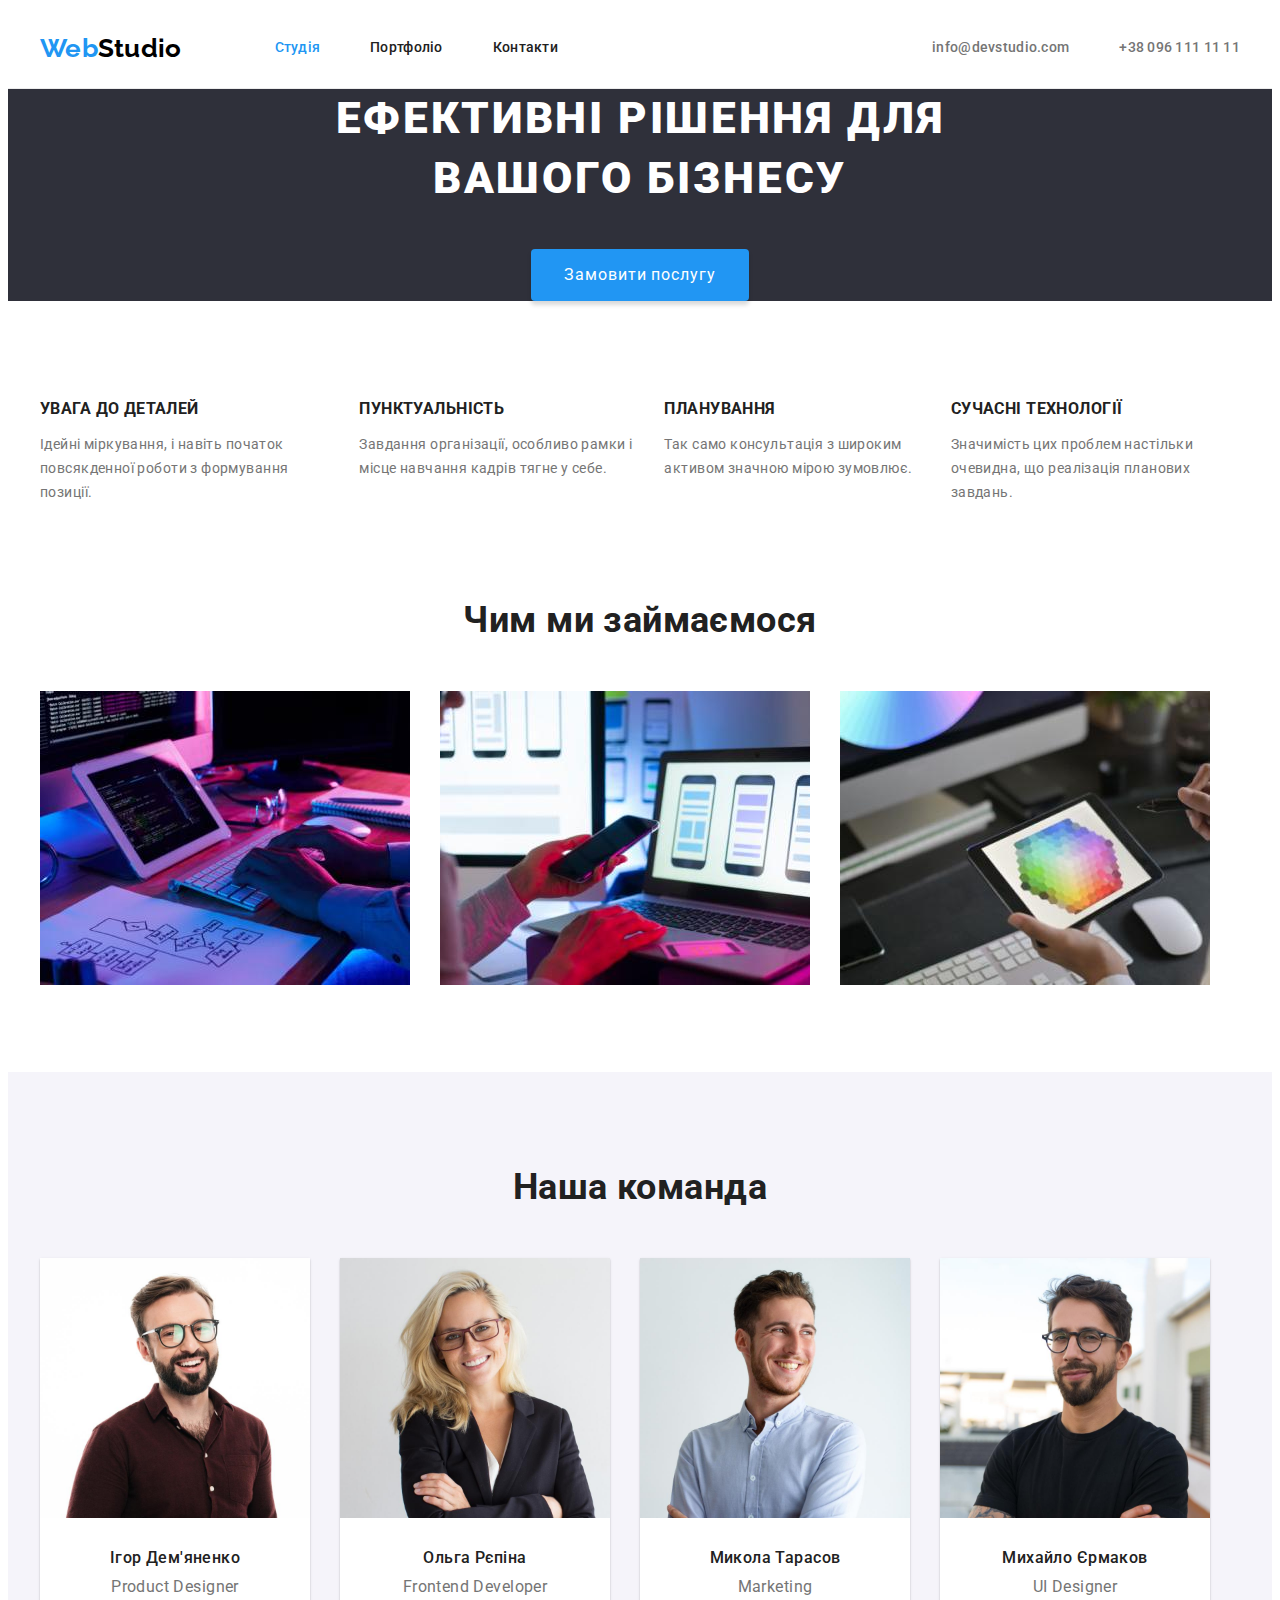
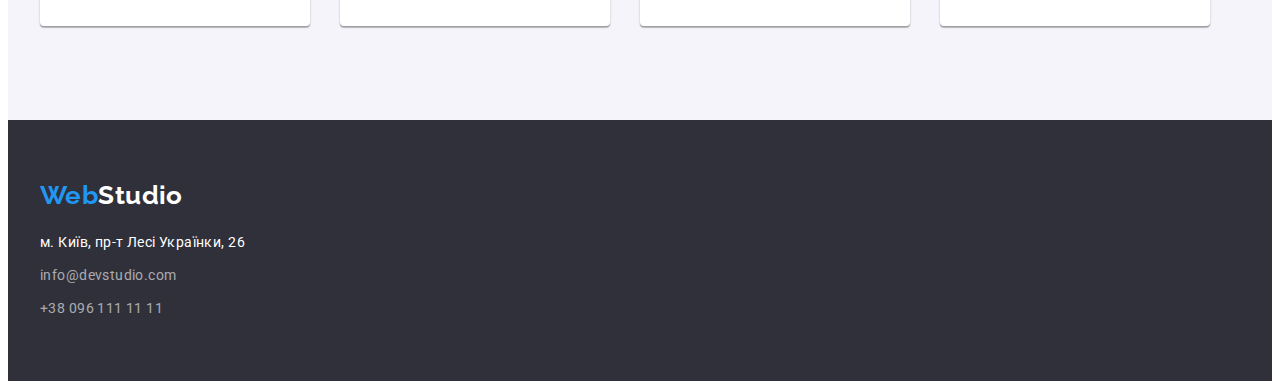
==== commit e05d313a: "7 code fix DZ3" ====
--- a/index.html
+++ b/index.html
@@ -84,6 +84,10 @@
               </p>
             </li>
           </ul>
+        </div>
+      </section>
+      <section class="section">
+        <div class="container container-gallery">
           <h2 class="section-title">Чим ми займаємося</h2>
           <ul class="feature-img">
             <li>
--- a/css/styles.css
+++ b/css/styles.css
@@ -46,23 +46,20 @@
 
 ul {
   list-style: none;
+  margin: 0;
+  padding: 0;
 }
 
 a {
   text-decoration: none;
 }
 
-.section {
-  padding-bottom: 94px;
-}
-
 .container {
-  width: 1230px;
+  width: 1200px;
   padding-left: 15px;
   padding-right: 15px;
   margin-left: auto;
   margin-right: auto;
-  /* outline: 2px solid red; */
 }
 
 /* header */
@@ -105,15 +102,11 @@
 
 .site-nav {
   display: flex;
+  gap: 50px;
 }
 
 .site-nav .link {
   color: var(--title-text-color);
-  margin-right: 50px;
-}
-
-.site-nav .link:last-child {
-  /* margin-right: 0; */
 }
 
 .site-nav .link:hover,
@@ -127,8 +120,6 @@
 .site-nav .link {
   display: block;
 }
-
-
 
 .header-nav .link,
 .contact .link{
@@ -139,7 +130,6 @@
 /* contacts */
 .contact {
   display: flex;
-  align-items: center;
   gap: 50px;
   margin-left: auto;
 }
@@ -147,7 +137,6 @@
 
 .contact .link {
   color: var(--primary-text-color);
-  margin-right: 50px;
 }
 
 .contact .link:hover,
@@ -161,11 +150,9 @@
   background-color: var(--hero-fon-color);
   text-align: center;
   text-transform: uppercase;
-  padding-bottom: 94xp solid var(--accent-text-color);
 }
 
 .hero-text {
-  padding-top: 200px;
   padding-bottom: 40px;;
   color: var(--accent-text-color);
   font-weight: 900;
@@ -175,7 +162,6 @@
 }
 
 .hero-button {
-  margin-bottom: 190px;
   font-family: inherit;
   font-size: 16px;
   line-height: 1.88;
@@ -197,17 +183,16 @@
 }
 
 /* features */
-.feature-list  {
-  display: flex;
-  align-items: flex-start;
-  justify-content: center;
+.feature-container {
   padding-top: 94px;
   padding-bottom: 94px;
 }
 
-.feature-list {
+.feature-list  {
+  display: flex;
   line-height: 1.71;
-  text-transform: none;
+  flex-basis: calc((100% - 90px) / 4);
+  gap: 30px;
 }
 
 h2,
@@ -221,8 +206,8 @@
   padding-bottom: 10px;
 }
 
-.feature-list .feature-item {
-  width: 270px;
+.container-gallery {
+  margin-bottom: 87px;
 }
 
 .section-title {
@@ -230,13 +215,14 @@
   font-size: 36px;
   line-height: 1.17;
   text-align: center;
+  padding-bottom: 50px;
 }
 
 .feature-img {
   display: flex;
+  flex-basis: calc((100% - 60px) / 3);
   gap: 30px;
 }
-
 
 /* team */
 .section-team {
@@ -246,16 +232,15 @@
   line-height: 1.19;
 }
 
-.section-team .section-title {
+.section-team  {
   padding-top: 94px;
+  padding-bottom: 94px;
 } 
 
 .team-list  {
-  margin: 0;
-  padding-left: 0;
-  display: flex;
-  flex-wrap: wrap;
+  display: flex;
   gap: 30px;
+  flex-basis: calc((100% - 90px) / 4);
 }
 
 .team-list .title {
@@ -299,6 +284,9 @@
 
 
 .address-list {
+  display: flex;
+  flex-direction: column;
+  gap: 9px;
   padding-left: 0;
   margin-top: 0;
   margin-bottom: 0px;
@@ -326,6 +314,11 @@
 }
 
 /* portfolio */
+.portfolio-container {
+  padding-top: 94px;
+  padding-bottom: 94px;
+}
+
 .visually-hidden {
   position: absolute;
   white-space: nowrap;
@@ -343,8 +336,8 @@
   display: flex;
   align-items: center;
   gap: 8px;
-  padding-left: 0;
   justify-content: center;
+  margin-bottom: 50px;
 }
 
 .button-list .button {
@@ -361,6 +354,11 @@
   border-radius: 4px;
   border: none;
   cursor: pointer;
+  padding: 6px 22px;
+}
+
+.button-list .first {
+  padding: 6px 25px;
 }
 
 .button-list .link:hover,
@@ -370,8 +368,6 @@
   box-shadow: 0px 3px 1px rgba(0, 0, 0, 0.1), 0px 1px 2px rgba(0, 0, 0, 0.08),
     0px 2px 2px rgba(0, 0, 0, 0.12);
 }
-
-
 
 /* examples */
 .portfolio .title {
@@ -389,23 +385,14 @@
 .portfolio {
   display: flex;
   flex-wrap: wrap;
-  padding-left: 0;
-  margin: 0;
+  gap: 30px;
 }
 
 .portfolio .portfolio-item {
-  width: calc((100% - 60px) / 3)
-}
-
-.portfolio .portfolio-item:nth-child(3n) {
-  margin-right: 0;
-}
-
-.portfolio .portfolio-item {
+  flex-basis: calc((100% - 60px) / 3)
+}
+
+.portfolio-item .portfolio-info {
+  padding: 20px 24px;
   border: 1px solid var(--border-portfolio-color);
 }
-
-.portfolio-item .portfolio-info {
-  width: 322px;
-  padding: 20px 24px;
-}
